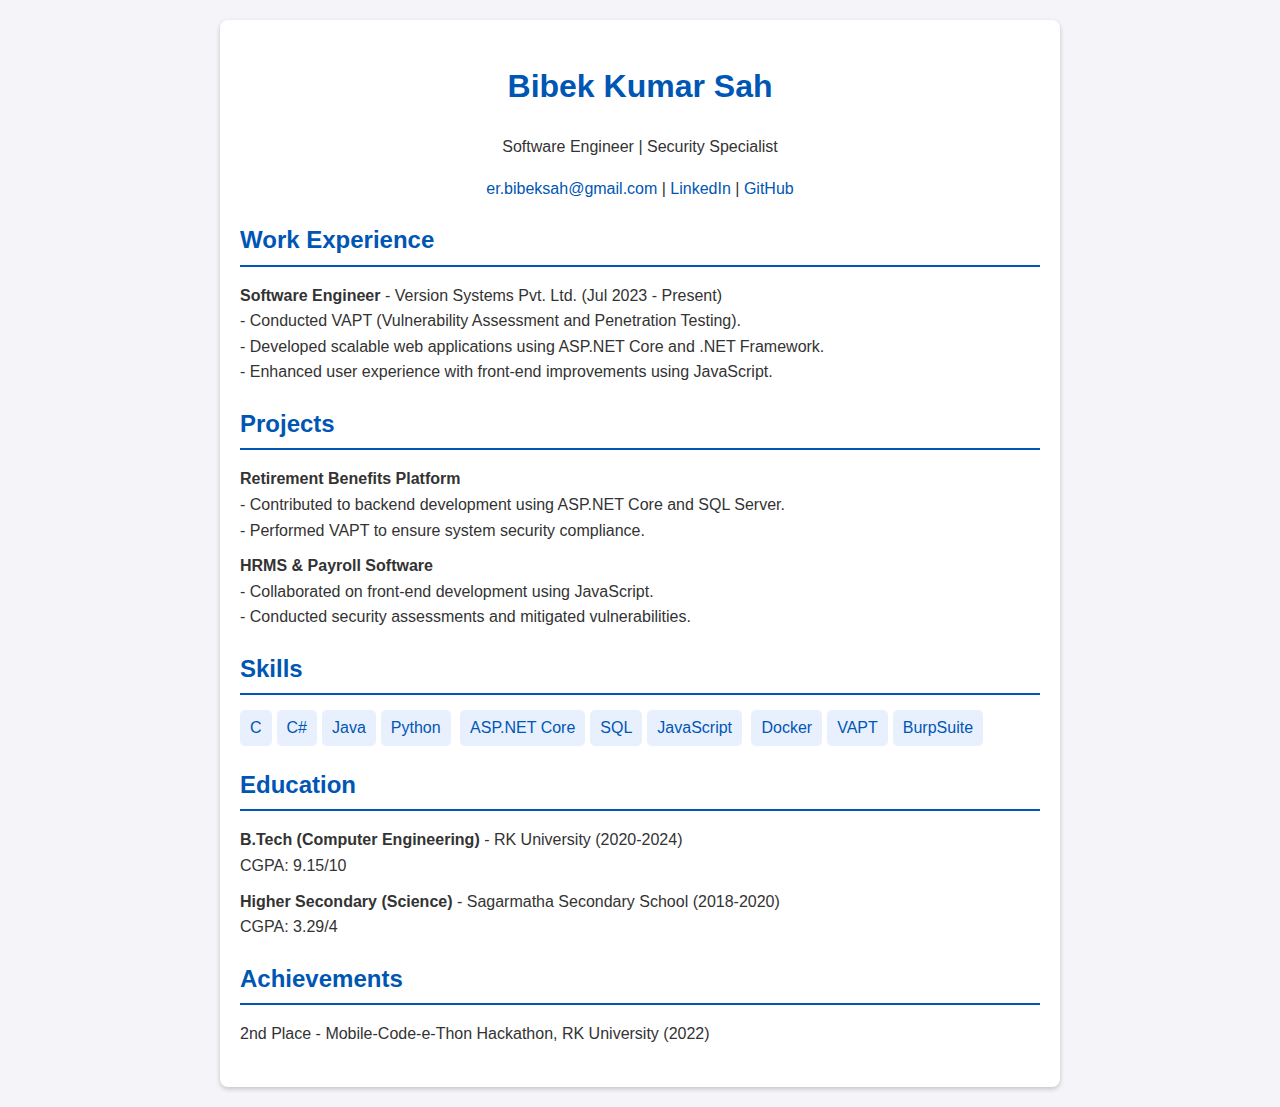
==== Index.html @ 2f8b19c8 "testing" ====
<!DOCTYPE html>
<html lang="en">
<head>
    <meta charset="UTF-8">
    <meta name="viewport" content="width=device-width, initial-scale=1.0">
    <title>Bibek Kumar Sah - CV</title>
    <style>
        body {
            font-family: Arial, sans-serif;
            line-height: 1.6;
            margin: 0;
            padding: 0;
            background-color: #f4f4f9;
            color: #333;
        }
        .container {
            max-width: 800px;
            margin: 20px auto;
            background: #fff;
            padding: 20px;
            box-shadow: 0 2px 5px rgba(0, 0, 0, 0.2);
            border-radius: 8px;
        }
        h1, h2 {
            color: #0056b3;
        }
        .section {
            margin-bottom: 20px;
        }
        .section h2 {
            border-bottom: 2px solid #0056b3;
            padding-bottom: 5px;
            margin-bottom: 10px;
        }
        .section ul {
            list-style-type: none;
            padding: 0;
        }
        .section ul li {
            margin-bottom: 10px;
        }
        .contact {
            text-align: center;
            margin-bottom: 20px;
        }
        .contact a {
            color: #0056b3;
            text-decoration: none;
        }
        .contact a:hover {
            text-decoration: underline;
        }
        .skills span {
            display: inline-block;
            background: #e8f0fe;
            color: #0056b3;
            padding: 5px 10px;
            margin: 5px 5px 0 0;
            border-radius: 5px;
        }
    </style>
</head>
<body>
    <div class="container">
        <header class="contact">
            <h1>Bibek Kumar Sah</h1>
            <p>Software Engineer | Security Specialist</p>
            <p>
                <a href="mailto:er.bibeksah@gmail.com">er.bibeksah@gmail.com</a> |
                <a href="https://www.linkedin.com/in/erbibeksah/" target="_blank">LinkedIn</a> |
                <a href="https://github.com/Shahbibek" target="_blank">GitHub</a>
            </p>
        </header>

        <section class="section">
            <h2>Work Experience</h2>
            <ul>
                <li>
                    <strong>Software Engineer</strong> - Version Systems Pvt. Ltd. (Jul 2023 - Present)<br>
                    - Conducted VAPT (Vulnerability Assessment and Penetration Testing).<br>
                    - Developed scalable web applications using ASP.NET Core and .NET Framework.<br>
                    - Enhanced user experience with front-end improvements using JavaScript.<br>
                </li>
            </ul>
        </section>

        <section class="section">
            <h2>Projects</h2>
            <ul>
                <li>
                    <strong>Retirement Benefits Platform</strong><br>
                    - Contributed to backend development using ASP.NET Core and SQL Server.<br>
                    - Performed VAPT to ensure system security compliance.<br>
                </li>
                <li>
                    <strong>HRMS & Payroll Software</strong><br>
                    - Collaborated on front-end development using JavaScript.<br>
                    - Conducted security assessments and mitigated vulnerabilities.<br>
                </li>
            </ul>
        </section>

        <section class="section">
            <h2>Skills</h2>
            <div class="skills">
                <span>C</span><span>C#</span><span>Java</span><span>Python</span>
                <span>ASP.NET Core</span><span>SQL</span><span>JavaScript</span>
                <span>Docker</span><span>VAPT</span><span>BurpSuite</span>
            </div>
        </section>

        <section class="section">
            <h2>Education</h2>
            <ul>
                <li>
                    <strong>B.Tech (Computer Engineering)</strong> - RK University (2020-2024)<br>
                    CGPA: 9.15/10
                </li>
                <li>
                    <strong>Higher Secondary (Science)</strong> - Sagarmatha Secondary School (2018-2020)<br>
                    CGPA: 3.29/4
                </li>
            </ul>
        </section>

        <section class="section">
            <h2>Achievements</h2>
            <ul>
                <li>2nd Place - Mobile-Code-e-Thon Hackathon, RK University (2022)</li>
            </ul>
        </section>
    </div>
</body>
</html>
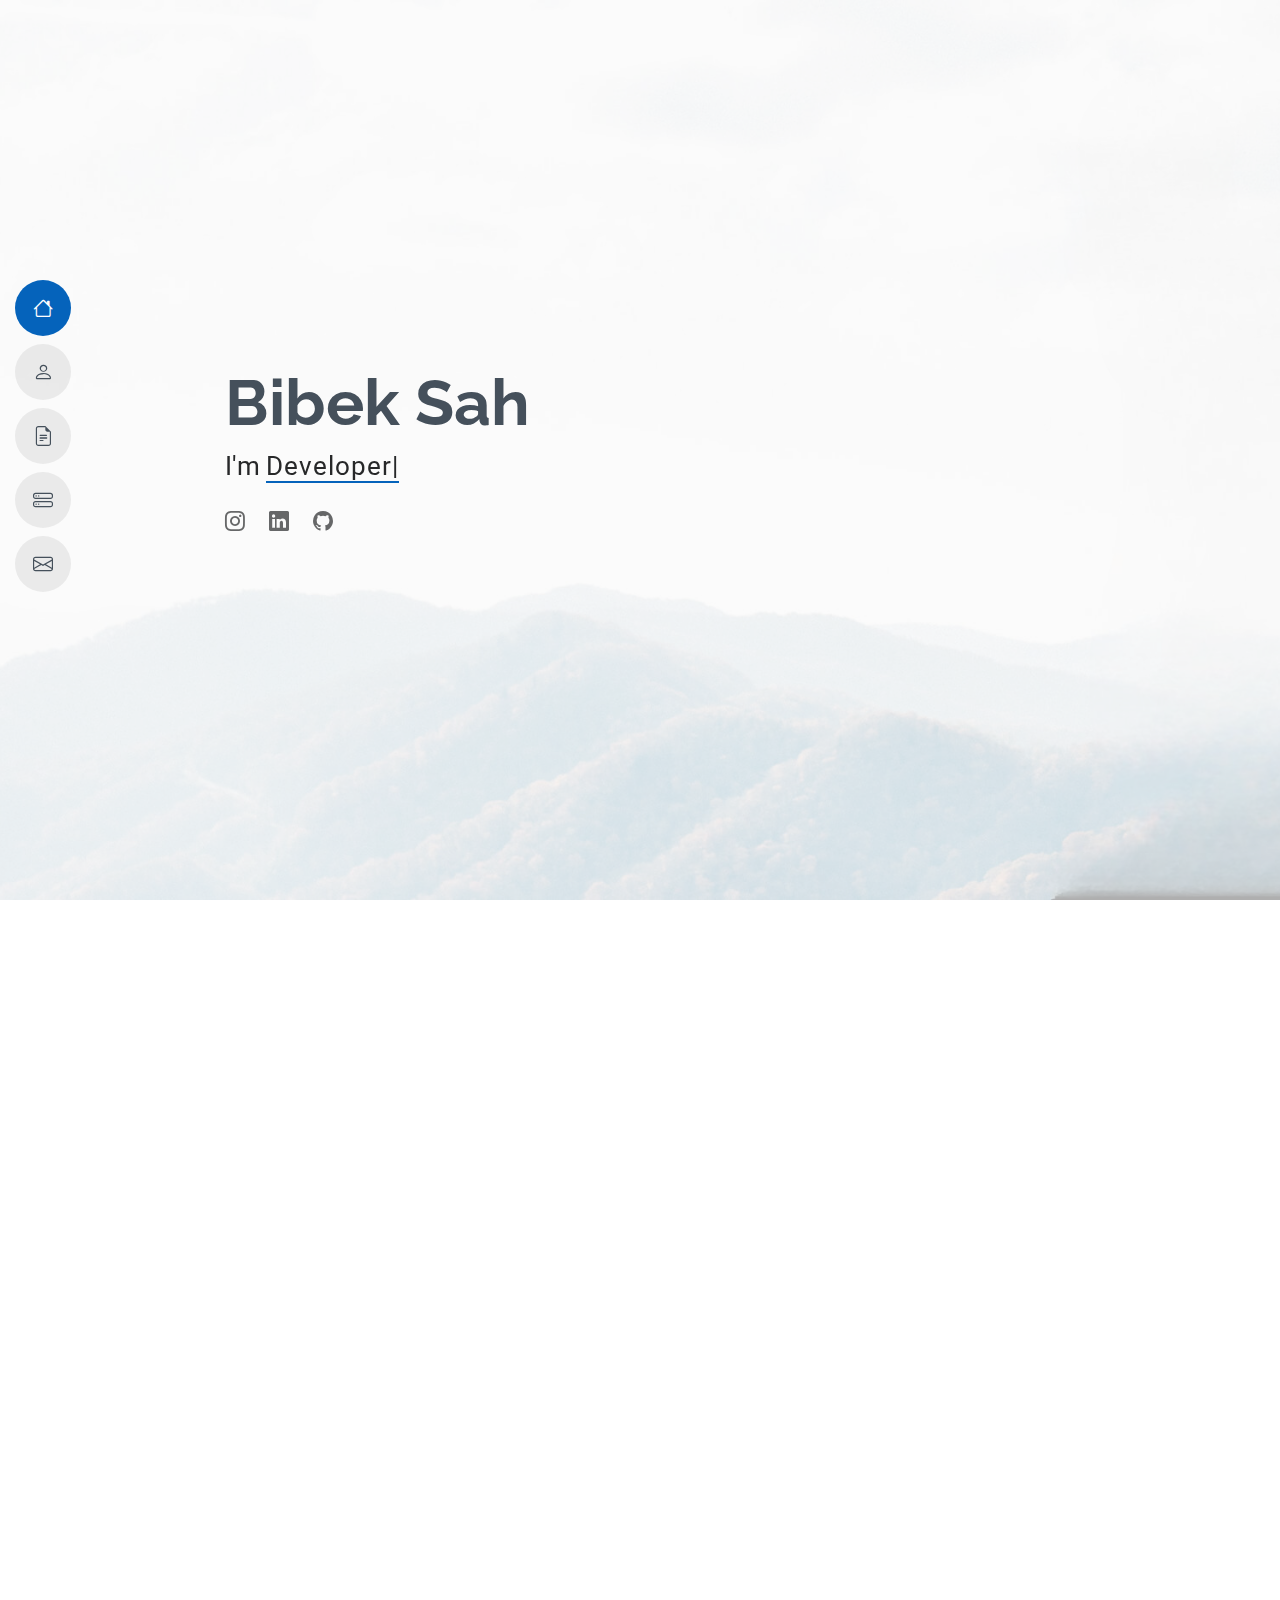
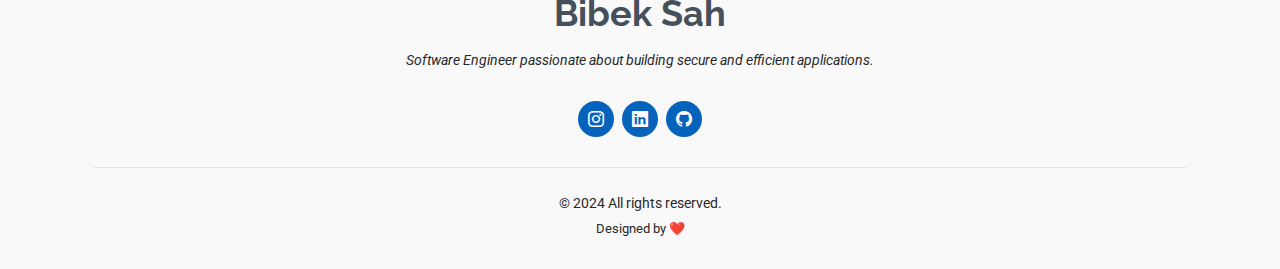
==== commit 11747c2e: "fixed bug" ====
--- a/Index.html
+++ b/Index.html
@@ -1,134 +1,385 @@
 <!DOCTYPE html>
 <html lang="en">
+
 <head>
-    <meta charset="UTF-8">
-    <meta name="viewport" content="width=device-width, initial-scale=1.0">
-    <title>Bibek Kumar Sah - CV</title>
-    <style>
-        body {
-            font-family: Arial, sans-serif;
-            line-height: 1.6;
-            margin: 0;
-            padding: 0;
-            background-color: #f4f4f9;
-            color: #333;
-        }
-        .container {
-            max-width: 800px;
-            margin: 20px auto;
-            background: #fff;
-            padding: 20px;
-            box-shadow: 0 2px 5px rgba(0, 0, 0, 0.2);
-            border-radius: 8px;
-        }
-        h1, h2 {
-            color: #0056b3;
-        }
-        .section {
-            margin-bottom: 20px;
-        }
-        .section h2 {
-            border-bottom: 2px solid #0056b3;
-            padding-bottom: 5px;
-            margin-bottom: 10px;
-        }
-        .section ul {
-            list-style-type: none;
-            padding: 0;
-        }
-        .section ul li {
-            margin-bottom: 10px;
-        }
-        .contact {
-            text-align: center;
-            margin-bottom: 20px;
-        }
-        .contact a {
-            color: #0056b3;
-            text-decoration: none;
-        }
-        .contact a:hover {
-            text-decoration: underline;
-        }
-        .skills span {
-            display: inline-block;
-            background: #e8f0fe;
-            color: #0056b3;
-            padding: 5px 10px;
-            margin: 5px 5px 0 0;
-            border-radius: 5px;
-        }
-    </style>
+  <meta charset="utf-8">
+  <meta content="width=device-width, initial-scale=1.0" name="viewport">
+  <title>Bibek Sah</title>
+  <meta content="" name="description">
+  <meta content="" name="keywords">
+
+  <!-- Favicons -->
+  <link href="port-folio/assets/img/favicon.png" rel="icon">
+  <link href="port-folio/assets/img/apple-touch-icon.png" rel="apple-touch-icon">
+
+  <!-- Fonts -->
+  <link href="https://fonts.googleapis.com" rel="preconnect">
+  <link href="https://fonts.gstatic.com" rel="preconnect" crossorigin>
+  <link href="https://fonts.googleapis.com/css2?family=Roboto:ital,wght@0,100;0,300;0,400;0,500;0,700;0,900;1,100;1,300;1,400;1,500;1,700;1,900&family=Poppins:ital,wght@0,100;0,200;0,300;0,400;0,500;0,600;0,700;0,800;0,900;1,100;1,200;1,300;1,400;1,500;1,600;1,700;1,800;1,900&family=Raleway:ital,wght@0,100;0,200;0,300;0,400;0,500;0,600;0,700;0,800;0,900;1,100;1,200;1,300;1,400;1,500;1,600;1,700;1,800;1,900&display=swap" rel="stylesheet">
+
+  <!-- Vendor CSS Files -->
+  <link href="port-folio/assets/vendor/bootstrap/css/bootstrap.min.css" rel="stylesheet">
+  <link href="port-folio/assets/vendor/bootstrap-icons/bootstrap-icons.css" rel="stylesheet">
+  <link href="port-folio/assets/vendor/aos/aos.css" rel="stylesheet">
+  <link href="port-folio/assets/vendor/glightbox/css/glightbox.min.css" rel="stylesheet">
+  <link href="port-folio/assets/vendor/swiper/swiper-bundle.min.css" rel="stylesheet">
+
+  <!-- Main CSS File -->
+  <link href="port-folio/assets/css/main.css" rel="stylesheet">
 </head>
-<body>
+
+<body class="index-page">
+  <header id="header" class="header d-flex flex-column justify-content-center">
+    <i class="header-toggle d-xl-none bi bi-list"></i>
+    <nav id="navmenu" class="navmenu">
+      <ul>
+        <li><a href="#hero" class="active"><i class="bi bi-house navicon"></i><span>Home</span></a></li>
+        <li><a href="#about"><i class="bi bi-person navicon"></i><span>About</span></a></li>
+        <li><a href="#resume"><i class="bi bi-file-earmark-text navicon"></i><span>Resume</span></a></li>
+        <li><a href="#projects"><i class="bi bi-hdd-stack navicon"></i><span>Project</span></a></li>
+        <li><a href="#contact"><i class="bi bi-envelope navicon"></i><span>Contact</span></a></li>
+      </ul>
+    </nav>
+  </header>
+
+  <main class="main">
+    <!-- Hero Section -->
+    <section id="hero" class="hero section light-background">
+      <img src="port-folio/assets/img/hero-bg.jpg" alt="">
+      <div class="container" data-aos="zoom-out">
+        <div class="row justify-content-center">
+          <div class="col-lg-9">
+            <h2>Bibek Sah</h2>
+            <p>I'm <span class="typed" data-typed-items="Developer, Software Engineer, Web Security Specialist">Developer</span><span class="typed-cursor typed-cursor--blink" aria-hidden="true"></span></p>
+            <div class="social-links">
+              <a href="https://www.instagram.com/er.bibeksah"><i class="bi bi-instagram"></i></a>
+              <a href="https://www.linkedin.com/in/erbibeksah"><i class="bi bi-linkedin"></i></a>
+              <a href="https://github.com/erbibeksah"><i class="bi bi-github"></i></a>
+            </div>
+          </div>
+        </div>
+      </div>
+    </section>
+
+    <!-- About Section -->
+    <section id="about" class="about section">
+      <!-- Section Title -->
+      <div class="container section-title" data-aos="fade-up">
+        <h2>About</h2>
+        <p>Hi, I'm Bibek, a Software Engineer passionate about building secure and efficient applications. I enjoy exploring new technologies, contributing to open-source projects, and staying updated on the latest trends in cybersecurity and software development.</p>
+      </div>
+
+      <div class="container" data-aos="fade-up" data-aos-delay="100">
+        <div class="row gy-4 justify-content-center">
+          <div class="col-lg-4">
+            <img src="port-folio/assets/img/profile-img.jpg" class="img-fluid" alt="">
+          </div>
+          <div class="col-lg-8 content">
+            <h2>Software Engineer</h2>
+            <p class="fst-italic py-3">
+              Highly motivated and results-oriented Security-focused Software Developer with over 1.5 years of hands-on experience in designing, developing, and securing scalable web applications. Adept at leveraging ASP.NET Core, ASP.NET MVC, .NET Framework, Microsoft SQL Server, PostgreSQL, Razor Pages, and JavaScript to build robust and high-performance software solutions. Proficient in implementing security best practices and ensuring application integrity in complex environments. Strong problem-solving abilities and committed to delivering secure, efficient, and innovative solutions. Eager to contribute technical expertise and thrive in a dynamic, growth-oriented team.
+            </p>
+            <div class="row">
+              <div class="col-lg-6">
+                <ul>
+                  <li><i class="bi bi-chevron-right"></i> <strong>DOB:</strong> <span>01-Oct-2001</span></li>
+                  <li><i class="bi bi-chevron-right"></i> <strong>Website:</strong> <span><a href="https://erbibeksah.com.np">Plug Me <svg xmlns="http://www.w3.org/2000/svg" height="24px" viewBox="0 -960 960 960" width="24px" fill="#0563bb"><path d="m356-300 204-204v90h80v-226H414v80h89L300-357l56 57ZM480-80q-83 0-156-31.5T197-197q-54-54-85.5-127T80-480q0-83 31.5-156T197-763q54-54 127-85.5T480-880q83 0 156 31.5T763-763q54 54 85.5 127T880-480q0 83-31.5 156T763-197q-54 54-127 85.5T480-80Zm0-80q134 0 227-93t93-227q0-134-93-227t-227-93q-134 0-227 93t-93 227q0 134 93 227t227 93Zm0-320Z"/></svg></a></span></li>
+                  <li><i class="bi bi-chevron-right"></i> <strong>Phone:</strong> <span>+91 90312 18128 (Ind)</span></li>
+                </ul>
+              </div>
+              <div class="col-lg-6">
+                <ul>
+                  <li><i class="bi bi-chevron-right"></i> <strong>Degree:</strong> <span>B.Tech (Computer Engineering)</span></li>
+                  <li><i class="bi bi-chevron-right"></i> <strong>Email:</strong> <span>er.bibeksah@gmail.com</span></li>
+                  <li><i class="bi bi-chevron-right"></i> <strong>City:</strong> <span>Siraha, Nepal (Permanent)</span></li>
+                </ul>
+              </div>
+            </div>
+          </div>
+        </div>
+      </div>
+    </section>
+
+    <!-- Skills Section -->
+    <section id="skills" class="skills section">
+      <!-- Section Title -->
+      <div class="container section-title" data-aos="fade-up">
+        <h2>Skills & Expertise</h2>
+        <p>I specialize in designing secure, scalable, and innovative software solutions. With expertise in full-stack development, vulnerability assessment, and modern technologies, I bring precision and creativity to every project. My passion lies in solving complex challenges through secure and innovative solutions, ensuring optimal performance and user satisfaction. Here are some of my core skills.</p>
+      </div>
+
+      <div class="container" data-aos="fade-up" data-aos-delay="100">
+        <div class="row skills-content skills-animation">
+          <div class="col-lg-6">
+            <div class="progress">
+              <span class="skill">
+                <ul>
+                  <li>
+                    <strong>Proficient in programming languages: C, C#, Java, Python, and JavaScript.</strong>
+                  </li>
+                </ul>
+              </span>
+            </div>
+
+            <div class="progress">
+              <span class="skill">
+                <ul>
+                  <li>
+                    <strong>Expertise in backend frameworks: ASP.NET Core, Node.js.</strong>
+                  </li>
+                </ul>
+              </span>
+            </div>
+
+            <div class="progress">
+              <span class="skill">
+                <ul>
+                  <li>
+                    <strong>Experienced in security practices: BurpSuite, SQLMap.</strong>
+                  </li>
+                </ul>
+              </span>
+            </div>
+          </div>
+
+          <div class="col-lg-6">
+            <div class="progress">
+              <span class="skill">
+                <ul>
+                  <li>
+                    <strong>Strong in database management: SQL Server, PostgreSQL, MongoDB.</strong>
+                  </li>
+                </ul>
+              </span>
+            </div>
+
+            <div class="progress">
+              <span class="skill">
+                <ul>
+                  <li>
+                    <strong>Skilled in automation and testing tools: Playwright, Unit Test, SonarQube.</strong>
+                  </li>
+                </ul>
+              </span>
+            </div>
+
+            <div class="progress">
+              <span class="skill">
+                <ul>
+                  <li>
+                    <strong>Proficient in DevOps tools: Docker, Git, Azure Services, IIS.</strong>
+                  </li>
+                </ul>
+              </span>
+            </div>
+          </div>
+        </div>
+      </div>
+    </section>
+
+    <!-- Resume Section -->
+    <section id="resume" class="resume section">
+      <!-- Section Title -->
+      <div class="container section-title" data-aos="fade-up">
+        <h2>Resume</h2>
+        <p>A detailed overview of my professional journey, showcasing my expertise in secure software development, automation testing, and scalable application design. With a strong foundation in programming and hands-on experience in tools like ASP.NET Core, Playwright, BurpSuite, and SqlMap, my resume reflects my passion for solving complex challenges with innovative solutions.</p>
+      </div>
+
+      <div class="container">
+        <div class="row">
+          <div class="col-lg-6" data-aos="fade-up" data-aos-delay="100">
+            <h3 class="resume-title">Summary</h3>
+            <div class="resume-item pb-0">
+              <h4>BIBEK KUMAR SAH</h4>
+              <p><em>Innovative and deadline-driven Software Developer with 1.5+ years of experience designing and developing user-centered Web Applications from initial concept to final, polished deliverable.</em></p>
+              <ul>
+                <li>Siraha -17, Siraha, Sagarmatha, Nepal (Permanent)</li>
+                <li>Rajkot, Gujarat, India (Current)</li>
+                <li>(+91) 90312 18128</li>
+                <li>er.bibeksah@gmail.com</li>
+              </ul>
+            </div>
+
+            <h3 class="resume-title">Education</h3>
+            <div class="resume-item">
+              <h4>Bachelor of Technology in Computer Engineering</h4>
+              <h5>2020 - 2024</h5>
+              <p><em>RK University, Rajkot, India</em></p>
+              <p>During my B.Tech journey, I honed my skills in programming, software development, and system security. I actively contributed to academic projects, including the development of secure web applications. My coursework included advanced topics like Data Structures, Algorithms, Database Management, and Cybersecurity, which strengthened my problem-solving abilities and technical expertise.</p>
+            </div>
+            <div class="resume-item">
+              <h4>Higher Secondary (Science)</h4>
+              <h5>2018 - 2020</h5>
+              <p><em>Sagarmatha Secondary School, Mirchaiya, Sagarmatha, Nepal</em></p>
+              <p>Completed higher secondary education with a focus on core science subjects, including Physics, Chemistry, and Mathematics, achieving a CGPA of 3.29/4. Actively participated in science exhibitions and problem-solving competitions, laying a strong foundation for pursuing a career in computer engineering.</p>
+            </div>
+          </div>
+
+          <div class="col-lg-6" data-aos="fade-up" data-aos-delay="200">
+            <h3 class="resume-title">Professional Experience</h3>
+            <div class="resume-item">
+              <h4>Software Engineer</h4>
+              <h5>July 2023 - Present</h5>
+              <p><em>Version Systems Pvt. Ltd. Rajkot, Gujarat, India</em></p>
+              <ul>
+                <p>As a Software Engineer, I withhold the responsibilities of,</p>
+                <li>VAPT (Vulnerability Assessment and Penetration Testing)</li>
+                <li>Implementing security best practices in all aspects of software development</li>
+                <li>Developing and maintaining web applications using ASP.NET MVC and .net framework</li>
+                <li>Database design, implementation, and maintenance using Microsoft SQL Server</li>
+                <li>Developing frontend functionalities and enhancing user experience using JavaScript</li>
+              </ul>
+            </div>
+          </div>
+        </div>
+      </div>
+    </section>
+
+    <!-- Portfolio Section -->
+    <section id="projects" class="portfolio section">
+      <div class="container section-title" data-aos="fade-up">
+        <h2>Projects</h2>
+        <p>Here are some of the key projects I've worked on, showcasing my expertise in secure software development, system optimization, and full-stack application development. Each project demonstrates my commitment to building robust, efficient, and secure solutions.</p>
+      </div>
+
+      <div class="container">
+        <div class="isotope-layout" data-default-filter="*" data-layout="masonry" data-sort="original-order">
+          <ul class="portfolio-filters isotope-filters" data-aos="fade-up" data-aos-delay="100">
+            <li data-filter="*" class="filter-active">All</li>
+            <li data-filter=".filter-app">Enterprise</li>
+            <li data-filter=".filter-branding">Web</li>
+          </ul>
+
+          <div class="row gy-4 isotope-container" data-aos="fade-up" data-aos-delay="200">
+            <div class="col-lg-4 col-md-6 portfolio-item isotope-item filter-app">
+              <img src="port-folio/assets/img/masonry-portfolio/masonry-portfolio-1.jpg" class="img-fluid" alt="">
+              <div class="portfolio-info">
+                <h4>Retirement Benefits System</h4>
+                <p>ASP.NET Core, SQL Server</p>
+                <a href="port-folio/assets/img/masonry-portfolio/masonry-portfolio-1.jpg" title="Retirement Benefits System" data-gallery="portfolio-gallery-app" class="glightbox preview-link"><i class="bi bi-zoom-in"></i></a>
+                <a href="port-folio/portfolio-details.html?project=retirement" title="More Details" class="details-link"><i class="bi bi-link-45deg"></i></a>
+              </div>
+            </div>
+
+            <div class="col-lg-4 col-md-6 portfolio-item isotope-item filter-branding">
+              <img src="port-folio/assets/img/masonry-portfolio/masonry-portfolio-3.jpg" class="img-fluid" alt="">
+              <div class="portfolio-info">
+                <h4>HRMS & Payroll Platform</h4>
+                <p>JavaScript, C#, SQL</p>
+                <a href="port-folio/assets/img/masonry-portfolio/masonry-portfolio-3.jpg" title="HRMS & Payroll" data-gallery="portfolio-gallery-branding" class="glightbox preview-link"><i class="bi bi-zoom-in"></i></a>
+                <a href="port-folio/portfolio-details.html?project=hrms" title="More Details" class="details-link"><i class="bi bi-link-45deg"></i></a>
+              </div>
+            </div>
+          </div>
+        </div>
+      </div>
+    </section>
+
+    <!-- Contact Section -->
+    <section id="contact" class="contact section">
+      <!-- Section Title -->
+      <div class="container section-title" data-aos="fade-up">
+        <h2>Contact</h2>
+        <p>Looking forward to hearing from you</p>
+      </div>
+
+      <div class="container" data-aos="fade" data-aos-delay="100">
+        <div class="row gy-4">
+          <div class="col-lg-4">
+            <div class="info-item d-flex" data-aos="fade-up" data-aos-delay="200">
+              <i class="bi bi-geo-alt flex-shrink-0"></i>
+              <div>
+                <h3>Address</h3>
+                <p>Siraha - 17, Siraha, Sagarmatha, Nepal</p>
+              </div>
+            </div>
+
+            <div class="info-item d-flex" data-aos="fade-up" data-aos-delay="300">
+              <i class="bi bi-telephone flex-shrink-0"></i>
+              <div>
+                <h3>Phone</h3>
+                <p>+91 90312 18128</p>
+              </div>
+            </div>
+
+            <div class="info-item d-flex" data-aos="fade-up" data-aos-delay="400">
+              <i class="bi bi-envelope flex-shrink-0"></i>
+              <div>
+                <h3>Email</h3>
+                <p>er.bibeksah@gmail.com</p>
+              </div>
+            </div>
+          </div>
+
+          <div class="col-lg-8">
+            <form action="forms/contact.php" method="post" class="php-email-form" data-aos="fade-up" data-aos-delay="200">
+              <div class="row gy-4">
+                <div class="col-md-6">
+                  <input type="text" name="name" class="form-control" placeholder="Your Name" required>
+                </div>
+                <div class="col-md-6">
+                  <input type="email" class="form-control" name="email" placeholder="Your Email" required>
+                </div>
+                <div class="col-md-12">
+                  <input type="text" class="form-control" name="subject" placeholder="Subject" required>
+                </div>
+                <div class="col-md-12">
+                  <textarea class="form-control" name="message" rows="6" placeholder="Message" required></textarea>
+                </div>
+                <div class="col-md-12 text-center">
+                  <div class="loading">Loading</div>
+                  <div class="error-message"></div>
+                  <div class="sent-message">Your message has been sent. Thank you!</div>
+                  <button type="submit">Send Message</button>
+                </div>
+              </div>
+            </form>
+          </div>
+        </div>
+      </div>
+    </section>
+  </main>
+
+  <!-- Footer -->
+  <footer id="footer" class="footer position-relative light-background">
     <div class="container">
-        <header class="contact">
-            <h1>Bibek Kumar Sah</h1>
-            <p>Software Engineer | Security Specialist</p>
-            <p>
-                <a href="mailto:er.bibeksah@gmail.com">er.bibeksah@gmail.com</a> |
-                <a href="https://www.linkedin.com/in/erbibeksah/" target="_blank">LinkedIn</a> |
-                <a href="https://github.com/Shahbibek" target="_blank">GitHub</a>
-            </p>
-        </header>
-
-        <section class="section">
-            <h2>Work Experience</h2>
-            <ul>
-                <li>
-                    <strong>Software Engineer</strong> - Version Systems Pvt. Ltd. (Jul 2023 - Present)<br>
-                    - Conducted VAPT (Vulnerability Assessment and Penetration Testing).<br>
-                    - Developed scalable web applications using ASP.NET Core and .NET Framework.<br>
-                    - Enhanced user experience with front-end improvements using JavaScript.<br>
-                </li>
-            </ul>
-        </section>
-
-        <section class="section">
-            <h2>Projects</h2>
-            <ul>
-                <li>
-                    <strong>Retirement Benefits Platform</strong><br>
-                    - Contributed to backend development using ASP.NET Core and SQL Server.<br>
-                    - Performed VAPT to ensure system security compliance.<br>
-                </li>
-                <li>
-                    <strong>HRMS & Payroll Software</strong><br>
-                    - Collaborated on front-end development using JavaScript.<br>
-                    - Conducted security assessments and mitigated vulnerabilities.<br>
-                </li>
-            </ul>
-        </section>
-
-        <section class="section">
-            <h2>Skills</h2>
-            <div class="skills">
-                <span>C</span><span>C#</span><span>Java</span><span>Python</span>
-                <span>ASP.NET Core</span><span>SQL</span><span>JavaScript</span>
-                <span>Docker</span><span>VAPT</span><span>BurpSuite</span>
-            </div>
-        </section>
-
-        <section class="section">
-            <h2>Education</h2>
-            <ul>
-                <li>
-                    <strong>B.Tech (Computer Engineering)</strong> - RK University (2020-2024)<br>
-                    CGPA: 9.15/10
-                </li>
-                <li>
-                    <strong>Higher Secondary (Science)</strong> - Sagarmatha Secondary School (2018-2020)<br>
-                    CGPA: 3.29/4
-                </li>
-            </ul>
-        </section>
-
-        <section class="section">
-            <h2>Achievements</h2>
-            <ul>
-                <li>2nd Place - Mobile-Code-e-Thon Hackathon, RK University (2022)</li>
-            </ul>
-        </section>
+      <h3 class="sitename">Bibek Sah</h3>
+      <p>Software Engineer passionate about building secure and efficient applications.</p>
+      <div class="social-links d-flex justify-content-center">
+        <a href="https://www.instagram.com/er.bibeksah"><i class="bi bi-instagram"></i></a>
+        <a href="https://www.linkedin.com/in/erbibeksah"><i class="bi bi-linkedin"></i></a>
+        <a href="https://github.com/erbibeksah"><i class="bi bi-github"></i></a>
+      </div>
+      <div class="container">
+        <div class="copyright">
+          <span>&copy; 2024 All rights reserved.</span>
+        </div>
+        <div class="credits">
+          Designed by ❤️
+        </div>
+      </div>
     </div>
+  </footer>
+
+  <!-- Scroll Top -->
+  <a href="#" id="scroll-top" class="scroll-top d-flex align-items-center justify-content-center"><i class="bi bi-arrow-up-short"></i></a>
+
+  <!-- Preloader -->
+  <div id="preloader"></div>
+
+  <!-- Vendor JS Files -->
+  <script src="port-folio/assets/vendor/bootstrap/js/bootstrap.bundle.min.js"></script>
+  <script src="port-folio/assets/vendor/php-email-form/validate.js"></script>
+  <script src="port-folio/assets/vendor/aos/aos.js"></script>
+  <script src="port-folio/assets/vendor/typed.js/typed.umd.js"></script>
+  <script src="port-folio/assets/vendor/purecounter/purecounter_vanilla.js"></script>
+  <script src="port-folio/assets/vendor/waypoints/noframework.waypoints.js"></script>
+  <script src="port-folio/assets/vendor/glightbox/js/glightbox.min.js"></script>
+  <script src="port-folio/assets/vendor/imagesloaded/imagesloaded.pkgd.min.js"></script>
+  <script src="port-folio/assets/vendor/isotope-layout/isotope.pkgd.min.js"></script>
+  <script src="port-folio/assets/vendor/swiper/swiper-bundle.min.js"></script>
+
+  <!-- Main JS File -->
+  <script src="port-folio/assets/js/main.js"></script>
 </body>
-</html>
+</html> 